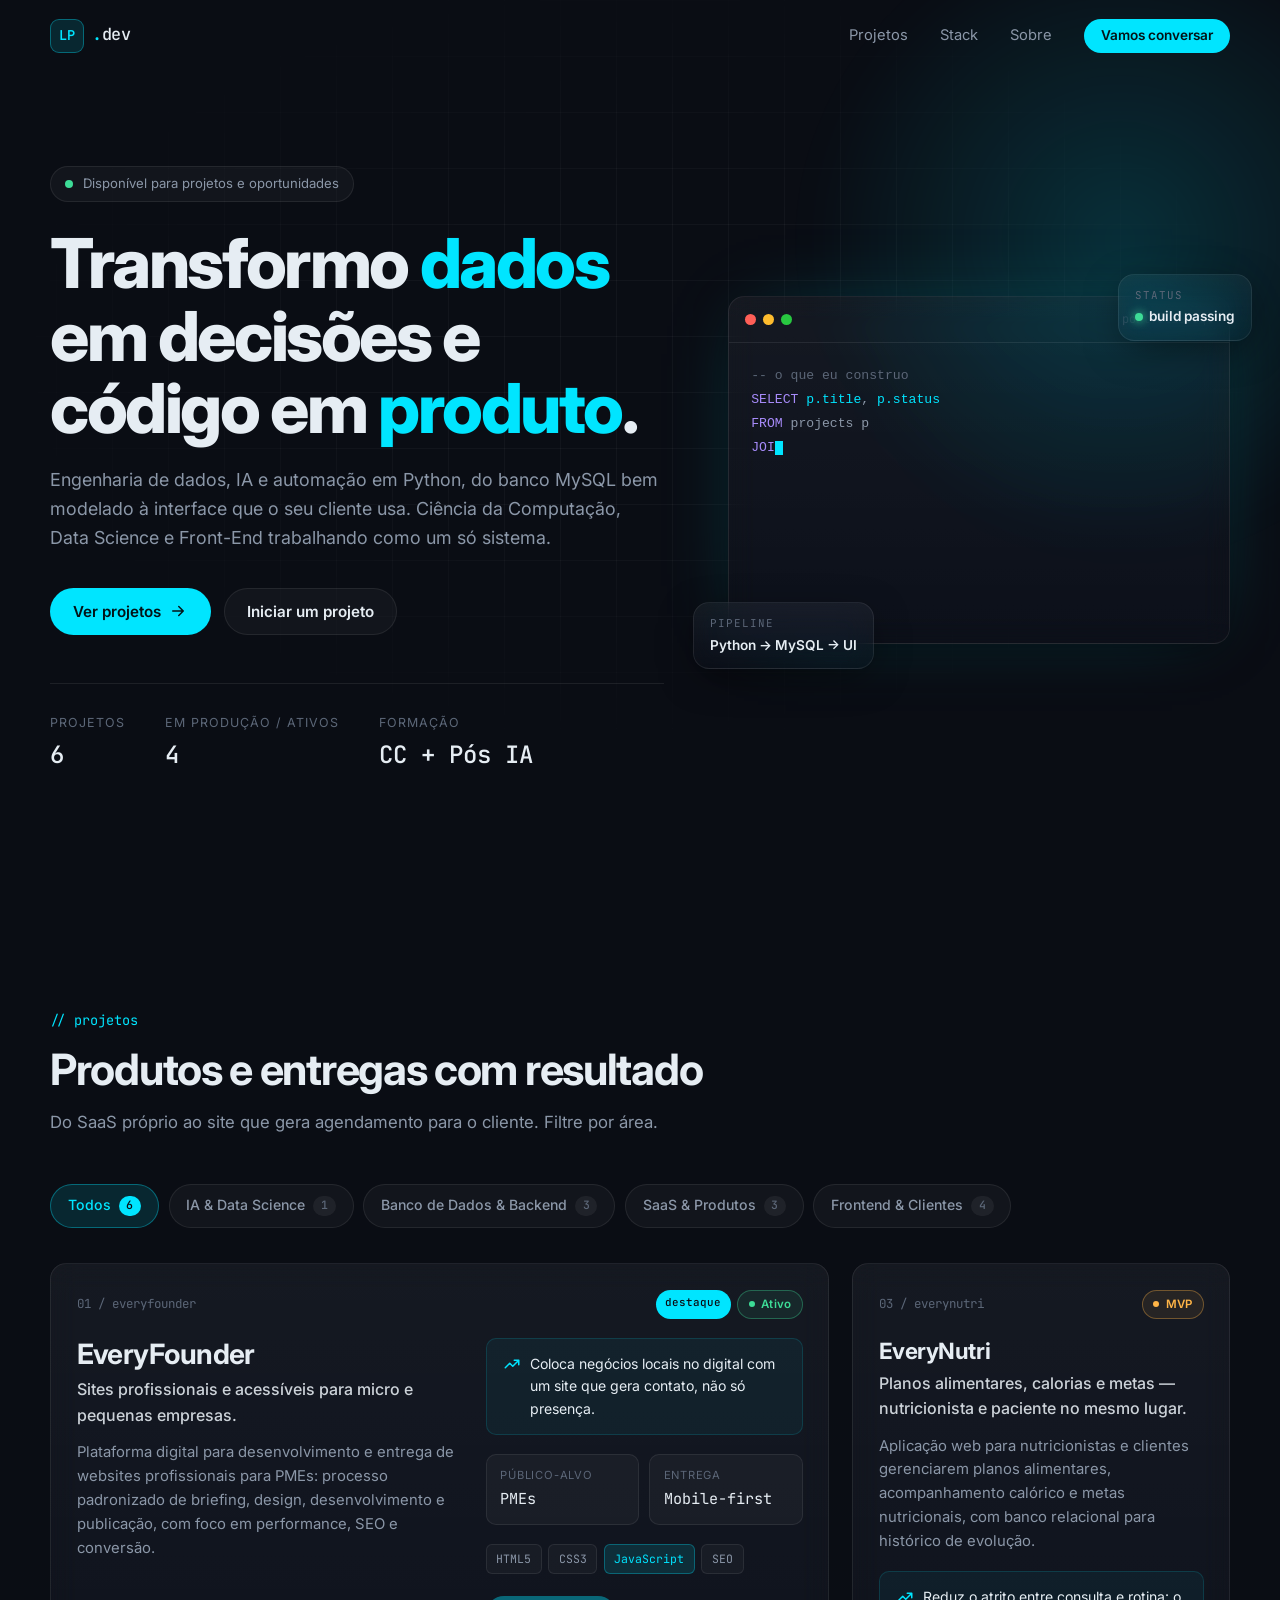
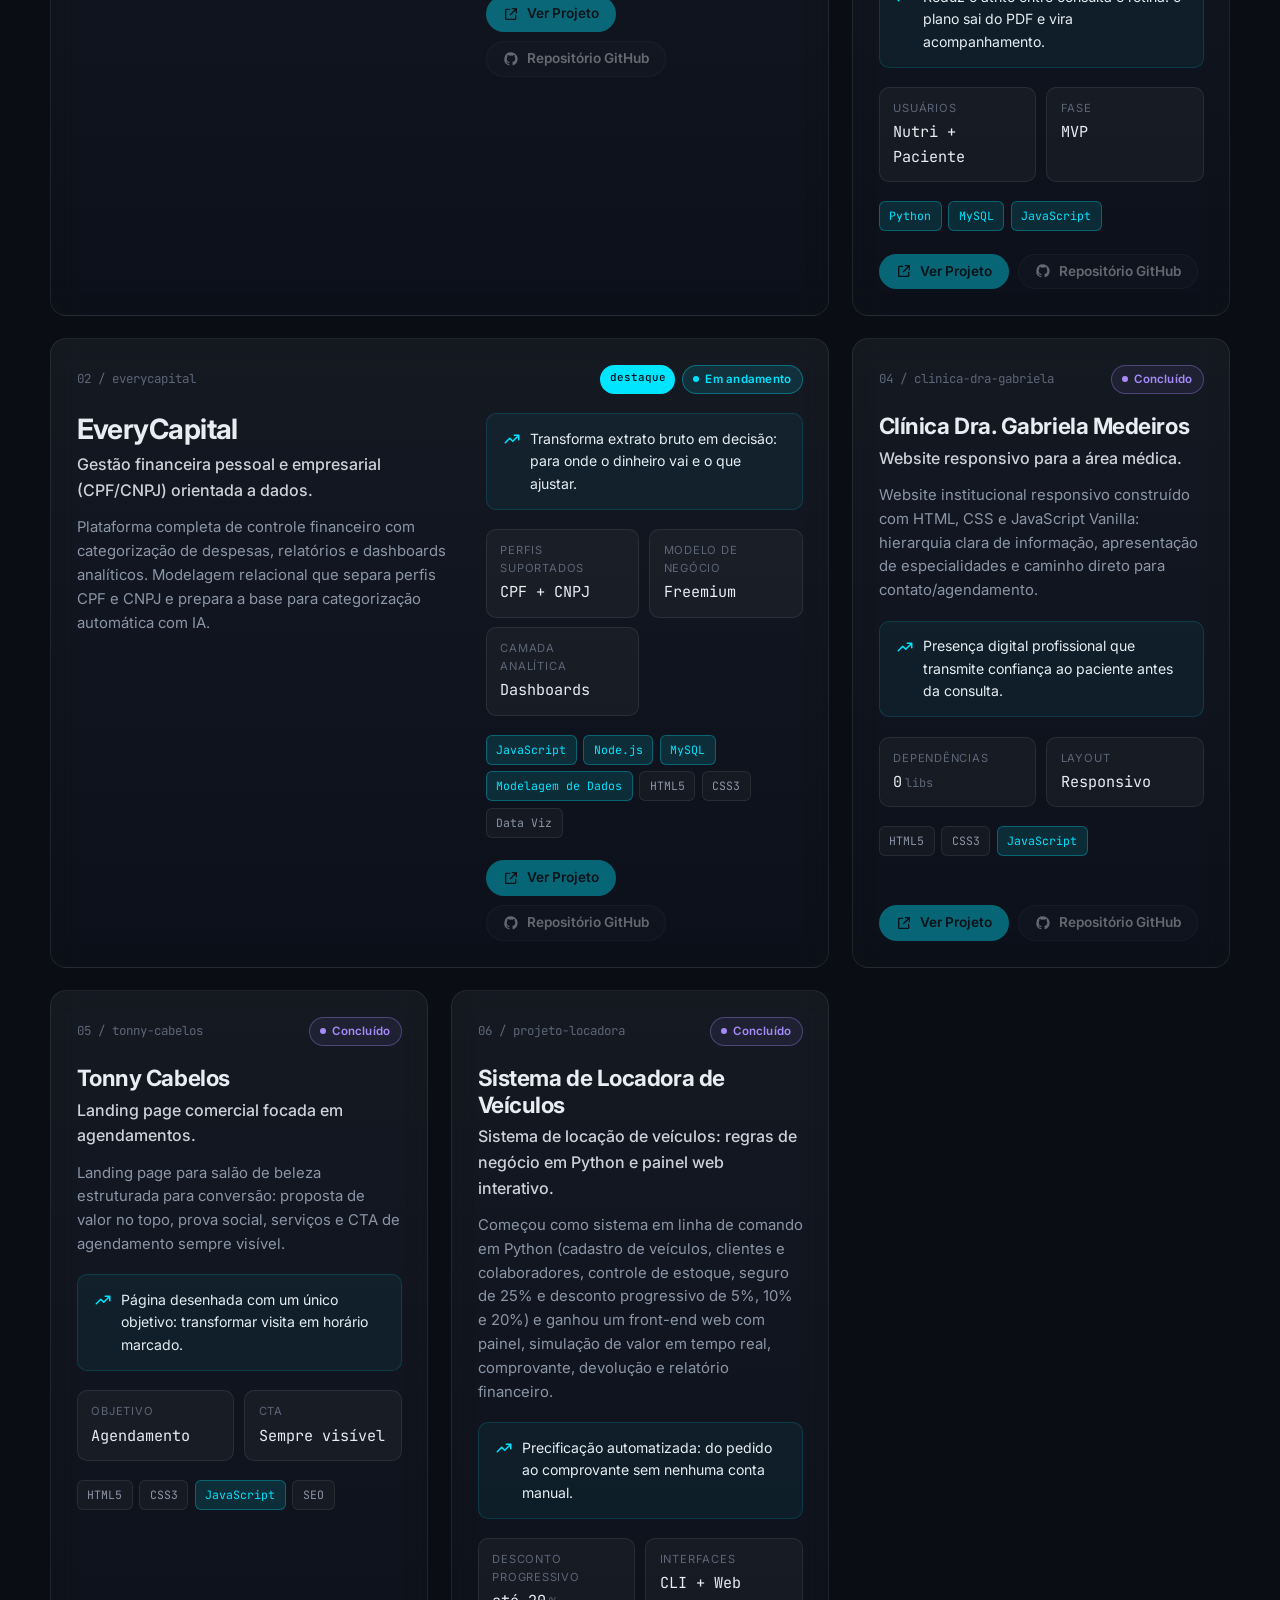
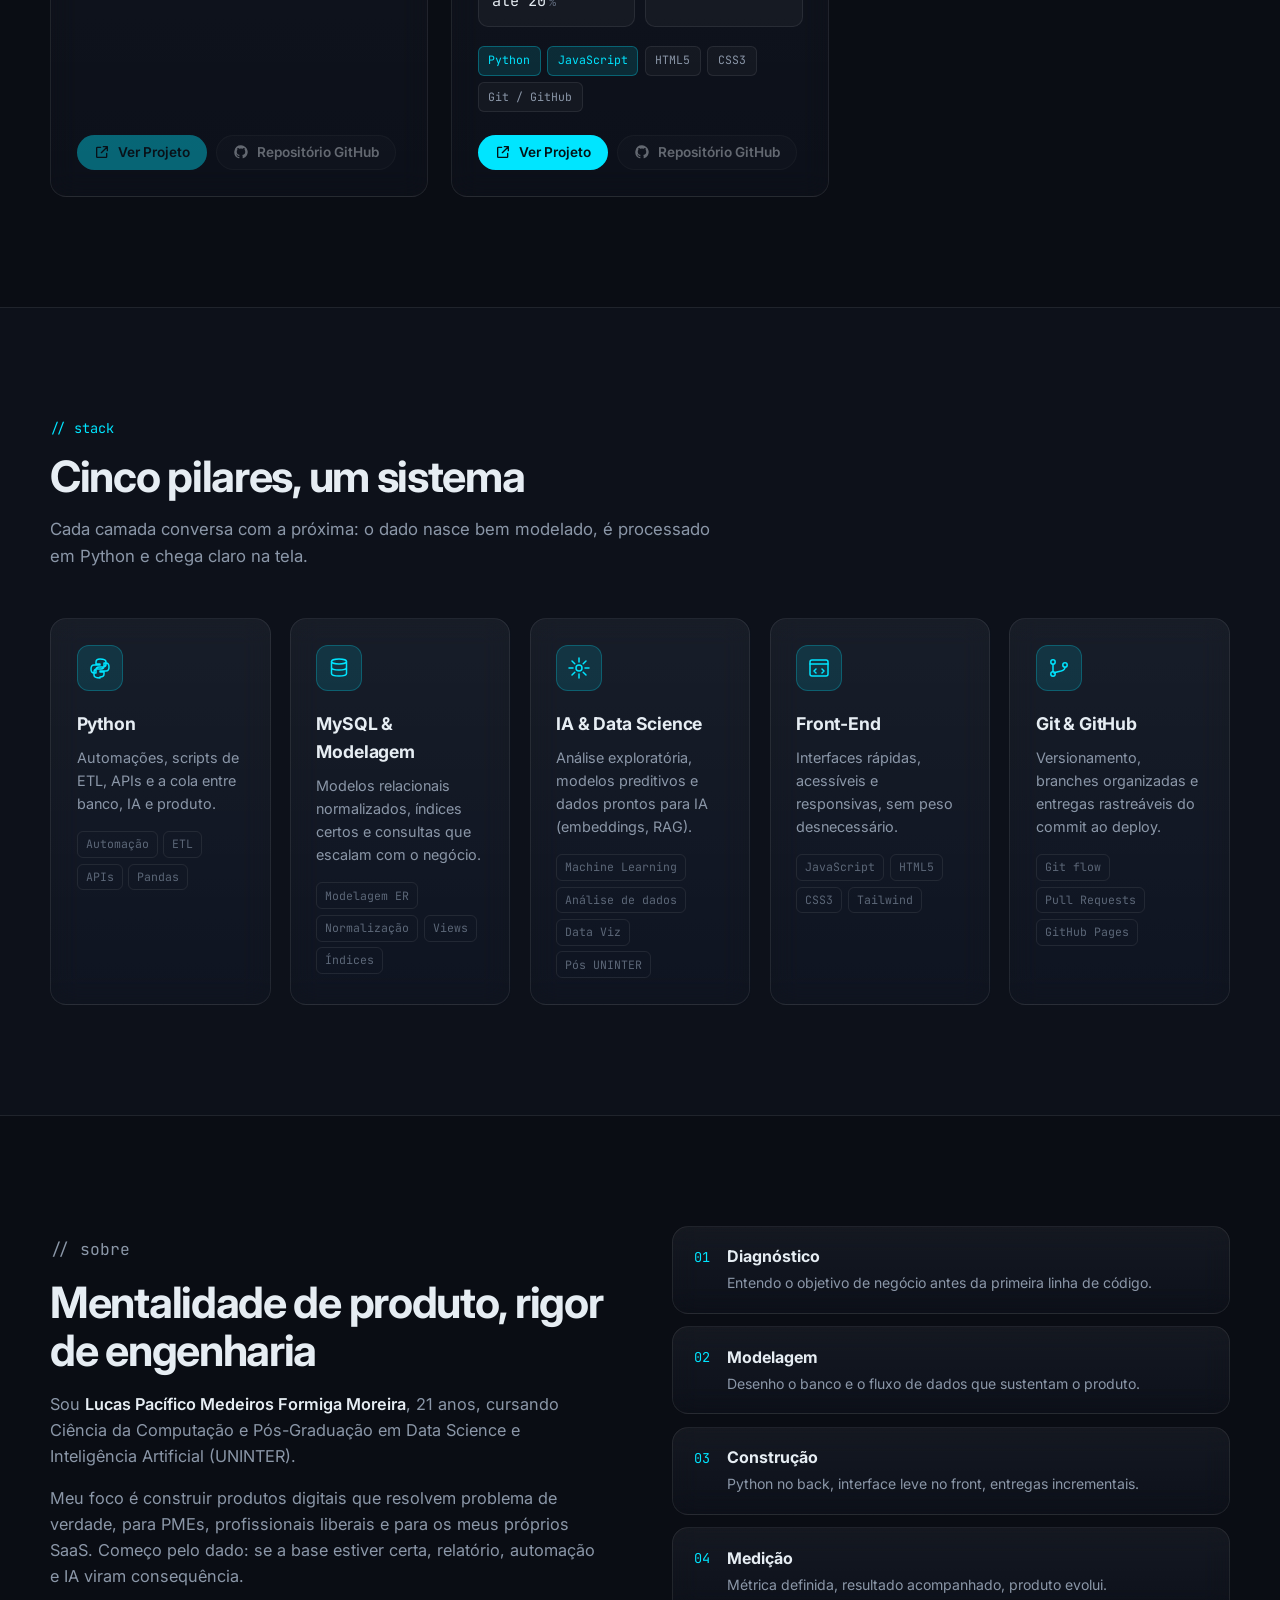
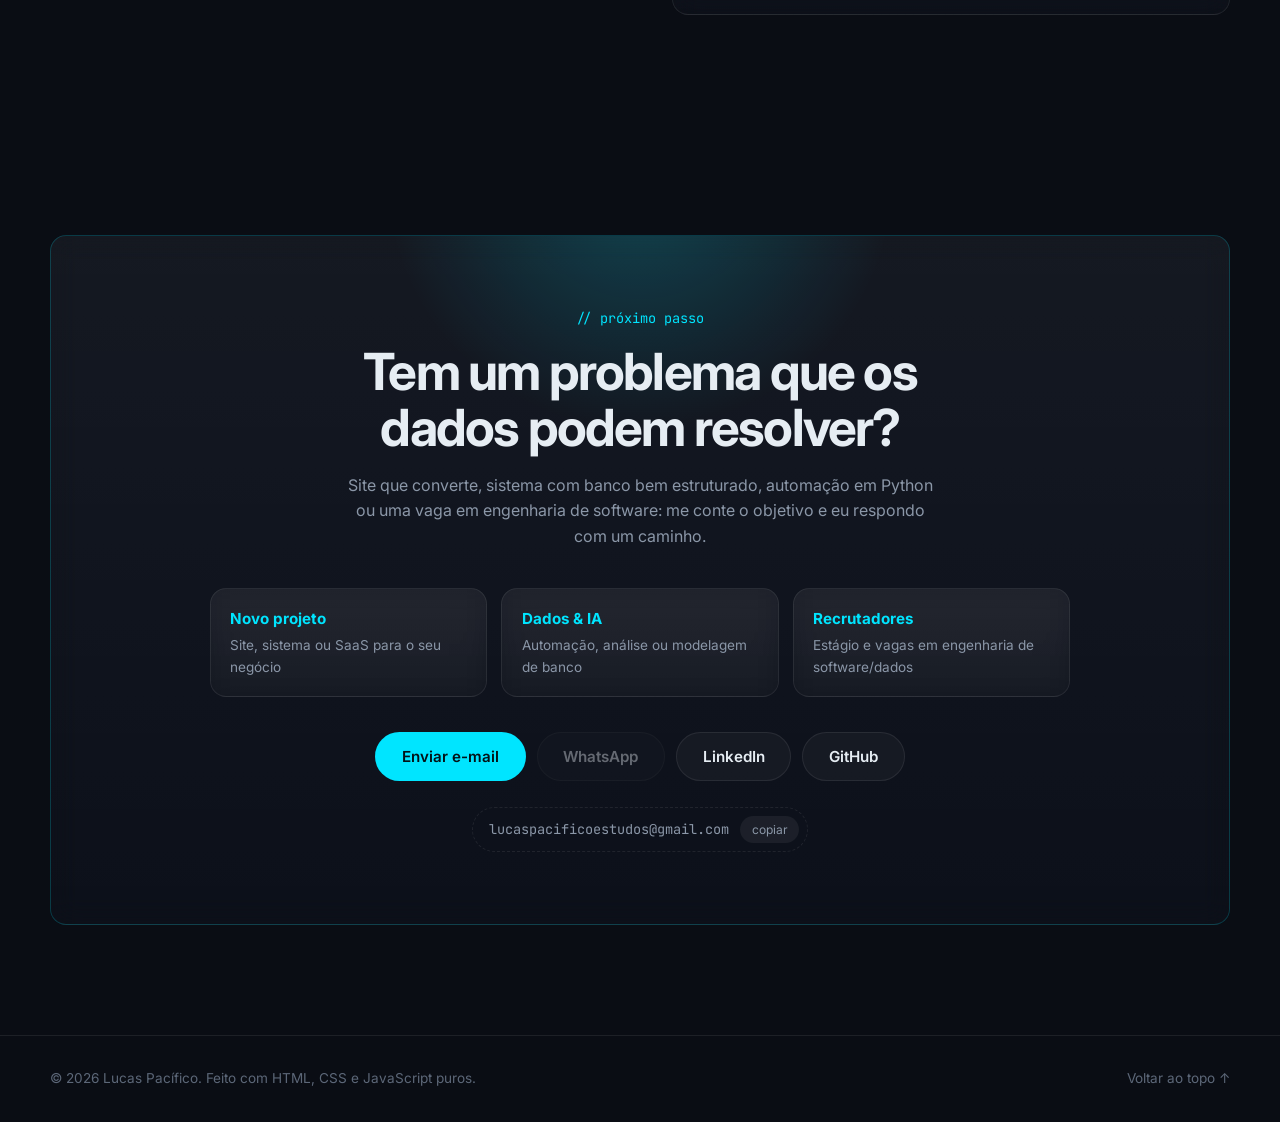
==== index.html @ 226f9698 "Primeira versão do portfólio" ====
<!DOCTYPE html>
<html lang="pt-BR" class="no-js">
<head>
  <meta charset="UTF-8" />
  <meta name="viewport" content="width=device-width, initial-scale=1.0" />
  <title>Lucas Pacífico — Dados, IA e Software</title>
  <meta name="description" content="Lucas Pacífico — desenvolvedor focado em Banco de Dados (MySQL), Python, Inteligência Artificial e Front-End. Transformo dados em produtos digitais." />
  <meta name="theme-color" content="#0A0D14" />
  <link rel="icon" type="image/svg+xml" href="assets/favicon.svg" />
  <meta property="og:title" content="Lucas Pacífico — Dados, IA e Software" />
  <meta property="og:description" content="Engenharia de dados, IA e automação em Python — do banco de dados à interface." />
  <meta property="og:type" content="website" />

  <link rel="preconnect" href="https://fonts.googleapis.com" />
  <link rel="preconnect" href="https://fonts.gstatic.com" crossorigin />
  <link href="https://fonts.googleapis.com/css2?family=Inter:wght@400;500;600;700;800&family=JetBrains+Mono:wght@400;500&display=swap" rel="stylesheet" />
  <link rel="stylesheet" href="css/style.css" />
</head>
<body>
  <a class="skip-link" href="#main">Pular para o conteúdo</a>

  <!-- ============ NAV ============ -->
  <header class="nav" id="nav">
    <div class="container nav__inner">
      <a href="#top" class="nav__logo" aria-label="Início">
        <span class="nav__logo-mark">LP</span><span class="nav__logo-dot">.</span>dev
      </a>
      <nav aria-label="Principal">
        <ul class="nav__links" id="nav-links">
          <li><a href="#projetos">Projetos</a></li>
          <li><a href="#stack">Stack</a></li>
          <li><a href="#sobre">Sobre</a></li>
          <li><a href="#contato" class="btn btn--sm btn--primary">Vamos conversar</a></li>
        </ul>
      </nav>
      <button class="nav__toggle" id="nav-toggle" aria-label="Abrir menu" aria-expanded="false" aria-controls="nav-links">
        <span></span><span></span>
      </button>
    </div>
  </header>

  <main id="main">
    <!-- ============ HERO ============ -->
    <section class="hero" id="top">
      <div class="hero__grid-bg" aria-hidden="true"></div>
      <div class="hero__glow" aria-hidden="true"></div>

      <div class="container hero__inner">
        <div class="hero__content">
          <p class="eyebrow reveal">
            <span class="pulse" aria-hidden="true"></span>
            Disponível para projetos e oportunidades
          </p>

          <h1 class="hero__title reveal">
            Transformo <span class="text-accent">dados</span> em decisões
            e código em <span class="text-accent">produto</span>.
          </h1>

          <p class="hero__lead reveal">
            Engenharia de dados, IA e automação em Python, do banco MySQL bem
            modelado à interface que o seu cliente usa. Ciência da Computação,
            Data Science e Front-End trabalhando como um só sistema.
          </p>

          <div class="hero__ctas reveal">
            <a href="#projetos" class="btn btn--primary">
              Ver projetos
              <svg viewBox="0 0 24 24" width="18" height="18" aria-hidden="true"><path d="M5 12h14M13 6l6 6-6 6" fill="none" stroke="currentColor" stroke-width="2" stroke-linecap="round" stroke-linejoin="round"/></svg>
            </a>
            <a href="#contato" class="btn btn--ghost">Iniciar um projeto</a>
          </div>

          <dl class="hero__stats reveal">
            <div><dt>Projetos</dt><dd data-count-projects>5</dd></div>
            <div><dt>Em produção / ativos</dt><dd data-count-live>3</dd></div>
            <div><dt>Formação</dt><dd>CC + Pós IA</dd></div>
          </dl>
        </div>

        <!-- Terminal / "dashboard" visual -->
        <div class="hero__visual reveal" aria-hidden="true">
          <div class="terminal glass">
            <div class="terminal__bar">
              <span></span><span></span><span></span>
              <p>portfolio.sql</p>
            </div>
            <pre class="terminal__body"><code id="terminal-code"></code><span class="caret"></span></pre>
          </div>
          <div class="float-card glass float-card--a">
            <span class="float-card__label">pipeline</span>
            <span class="float-card__value">Python → MySQL → UI</span>
          </div>
          <div class="float-card glass float-card--b">
            <span class="float-card__label">status</span>
            <span class="float-card__value"><i class="dot dot--ok"></i> build passing</span>
          </div>
        </div>
      </div>
    </section>

    <!-- ============ PROJETOS ============ -->
    <section class="section" id="projetos" aria-labelledby="projetos-title">
      <div class="container">
        <header class="section__head reveal">
          <p class="kicker">// projetos</p>
          <h2 id="projetos-title" class="section__title">Produtos e entregas com resultado</h2>
          <p class="section__lead">Do SaaS próprio ao site que gera agendamento para o cliente. Filtre por área.</p>
        </header>

        <div class="filters reveal" role="toolbar" aria-label="Filtrar projetos por categoria" id="filters">
          <button class="chip is-active" data-filter="all" aria-pressed="true">Todos <span class="chip__count"></span></button>
          <button class="chip" data-filter="ai_data" aria-pressed="false">IA &amp; Data Science <span class="chip__count"></span></button>
          <button class="chip" data-filter="database" aria-pressed="false">Banco de Dados &amp; Backend <span class="chip__count"></span></button>
          <button class="chip" data-filter="saas" aria-pressed="false">SaaS &amp; Produtos <span class="chip__count"></span></button>
          <button class="chip" data-filter="frontend" aria-pressed="false">Frontend &amp; Clientes <span class="chip__count"></span></button>
        </div>

        <p class="sr-only" aria-live="polite" id="filter-status"></p>

        <div class="projects" id="projects-grid">
          <!-- cards renderizados por js/app.js a partir de data/projects.json -->
          <div class="skeleton glass"></div><div class="skeleton glass"></div><div class="skeleton glass"></div>
        </div>
      </div>
    </section>

    <!-- ============ STACK ============ -->
    <section class="section section--alt" id="stack" aria-labelledby="stack-title">
      <div class="container">
        <header class="section__head reveal">
          <p class="kicker">// stack</p>
          <h2 id="stack-title" class="section__title">Cinco pilares, um sistema</h2>
          <p class="section__lead">Cada camada conversa com a próxima: o dado nasce bem modelado, é processado em Python e chega claro na tela.</p>
        </header>

        <div class="pillars">
          <article class="pillar glass reveal">
            <div class="pillar__icon">
              <svg viewBox="0 0 24 24" aria-hidden="true"><path d="M12 3c-3 0-4 1.3-4 3v2h4v1H6c-2 0-3 1.5-3 4s1 4 3 4h2v-3c0-1.7 1.3-3 3-3h4c1.7 0 3-1.3 3-3V6c0-1.7-1.5-3-6-3Z M12 21c3 0 4-1.3 4-3v-2h-4v-1h6c2 0 3-1.5 3-4s-1-4-3-4h-2v3c0 1.7-1.3 3-3 3H9c-1.7 0-3 1.3-3 3v3c0 1.7 1.5 3 6 3Z" fill="none" stroke="currentColor" stroke-width="1.5" stroke-linejoin="round"/></svg>
            </div>
            <h3>Python</h3>
            <p>Automações, scripts de ETL, APIs e a cola entre banco, IA e produto.</p>
            <ul class="tags"><li>Automação</li><li>ETL</li><li>APIs</li><li>Pandas</li></ul>
          </article>

          <article class="pillar glass reveal">
            <div class="pillar__icon">
              <svg viewBox="0 0 24 24" aria-hidden="true"><ellipse cx="12" cy="5.5" rx="7.5" ry="2.5" fill="none" stroke="currentColor" stroke-width="1.5"/><path d="M4.5 5.5v6c0 1.4 3.4 2.5 7.5 2.5s7.5-1.1 7.5-2.5v-6M4.5 11.5v6c0 1.4 3.4 2.5 7.5 2.5s7.5-1.1 7.5-2.5v-6" fill="none" stroke="currentColor" stroke-width="1.5"/></svg>
            </div>
            <h3>MySQL &amp; Modelagem</h3>
            <p>Modelos relacionais normalizados, índices certos e consultas que escalam com o negócio.</p>
            <ul class="tags"><li>Modelagem ER</li><li>Normalização</li><li>Views</li><li>Índices</li></ul>
          </article>

          <article class="pillar glass reveal">
            <div class="pillar__icon">
              <svg viewBox="0 0 24 24" aria-hidden="true"><circle cx="12" cy="12" r="3" fill="none" stroke="currentColor" stroke-width="1.5"/><path d="M12 2v4M12 18v4M2 12h4M18 12h4M5 5l2.8 2.8M16.2 16.2 19 19M5 19l2.8-2.8M16.2 7.8 19 5" fill="none" stroke="currentColor" stroke-width="1.5" stroke-linecap="round"/></svg>
            </div>
            <h3>IA &amp; Data Science</h3>
            <p>Análise exploratória, modelos preditivos e dados prontos para IA (embeddings, RAG).</p>
            <ul class="tags"><li>Machine Learning</li><li>Análise de dados</li><li>Data Viz</li><li>Pós UNINTER</li></ul>
          </article>

          <article class="pillar glass reveal">
            <div class="pillar__icon">
              <svg viewBox="0 0 24 24" aria-hidden="true"><rect x="3" y="4" width="18" height="16" rx="2" fill="none" stroke="currentColor" stroke-width="1.5"/><path d="M3 8h18M9 13l-2 2 2 2M15 13l2 2-2 2" fill="none" stroke="currentColor" stroke-width="1.5" stroke-linecap="round" stroke-linejoin="round"/></svg>
            </div>
            <h3>Front-End</h3>
            <p>Interfaces rápidas, acessíveis e responsivas, sem peso desnecessário.</p>
            <ul class="tags"><li>JavaScript</li><li>HTML5</li><li>CSS3</li><li>Tailwind</li></ul>
          </article>

          <article class="pillar glass reveal">
            <div class="pillar__icon">
              <svg viewBox="0 0 24 24" aria-hidden="true"><circle cx="6" cy="6" r="2.2" fill="none" stroke="currentColor" stroke-width="1.5"/><circle cx="6" cy="18" r="2.2" fill="none" stroke="currentColor" stroke-width="1.5"/><circle cx="18" cy="9" r="2.2" fill="none" stroke="currentColor" stroke-width="1.5"/><path d="M6 8.2v7.6M18 11.2c0 3-3 3.8-6 4.3-2.4.4-4.2 1-5 1.6" fill="none" stroke="currentColor" stroke-width="1.5" stroke-linecap="round"/></svg>
            </div>
            <h3>Git &amp; GitHub</h3>
            <p>Versionamento, branches organizadas e entregas rastreáveis do commit ao deploy.</p>
            <ul class="tags"><li>Git flow</li><li>Pull Requests</li><li>GitHub Pages</li></ul>
          </article>
        </div>
      </div>
    </section>

    <!-- ============ SOBRE ============ -->
    <section class="section" id="sobre" aria-labelledby="sobre-title">
      <div class="container about">
        <div class="about__text reveal">
          <p class="kicker">// sobre</p>
          <h2 id="sobre-title" class="section__title">Mentalidade de produto, rigor de engenharia</h2>
          <p>
            Sou <strong>Lucas Pacífico Medeiros Formiga Moreira</strong>, 21 anos, cursando
            Ciência da Computação e Pós-Graduação em Data Science e Inteligência Artificial (UNINTER).
          </p>
          <p>
            Meu foco é construir produtos digitais que resolvem problema de verdade, para PMEs,
            profissionais liberais e para os meus próprios SaaS. Começo pelo dado: se a base
            estiver certa, relatório, automação e IA viram consequência.
          </p>
        </div>
        <ol class="process reveal">
          <li class="glass"><span>01</span><div><h3>Diagnóstico</h3><p>Entendo o objetivo de negócio antes da primeira linha de código.</p></div></li>
          <li class="glass"><span>02</span><div><h3>Modelagem</h3><p>Desenho o banco e o fluxo de dados que sustentam o produto.</p></div></li>
          <li class="glass"><span>03</span><div><h3>Construção</h3><p>Python no back, interface leve no front, entregas incrementais.</p></div></li>
          <li class="glass"><span>04</span><div><h3>Medição</h3><p>Métrica definida, resultado acompanhado, produto evolui.</p></div></li>
        </ol>
      </div>
    </section>

    <!-- ============ CTA / CONTATO ============ -->
    <section class="section" id="contato" aria-labelledby="contato-title">
      <div class="container">
        <div class="cta glass reveal">
          <div class="cta__glow" aria-hidden="true"></div>
          <p class="kicker">// próximo passo</p>
          <h2 id="contato-title" class="cta__title">Tem um problema que os dados podem resolver?</h2>
          <p class="cta__lead">
            Site que converte, sistema com banco bem estruturado, automação em Python ou
            uma vaga em engenharia de software: me conte o objetivo e eu respondo com um caminho.
          </p>

          <div class="cta__options">
            <a class="option glass" href="mailto:lucaspacificoestudos@gmail.com?subject=Novo%20projeto%20-%20Portf%C3%B3lio">
              <strong>Novo projeto</strong><span>Site, sistema ou SaaS para o seu negócio</span>
            </a>
            <a class="option glass" href="mailto:lucaspacificoestudos@gmail.com?subject=Solu%C3%A7%C3%A3o%20com%20dados%20%2F%20IA">
              <strong>Dados &amp; IA</strong><span>Automação, análise ou modelagem de banco</span>
            </a>
            <a class="option glass" href="mailto:lucaspacificoestudos@gmail.com?subject=Oportunidade%20profissional">
              <strong>Recrutadores</strong><span>Estágio e vagas em engenharia de software/dados</span>
            </a>
          </div>

          <div class="cta__actions">
            <a href="mailto:lucaspacificoestudos@gmail.com" class="btn btn--primary btn--lg">Enviar e-mail</a>
            <a href="https://wa.me/55SEUNUMERO" class="btn btn--ghost btn--lg" target="_blank" rel="noopener">WhatsApp</a>
            <a href="https://www.linkedin.com/in/lucas-pacifico/" class="btn btn--ghost btn--lg" target="_blank" rel="noopener">LinkedIn</a>
            <a href="https://github.com/LucasPacifico0" class="btn btn--ghost btn--lg" target="_blank" rel="noopener">GitHub</a>
          </div>
          <button class="copy-email" id="copy-email" data-email="lucaspacificoestudos@gmail.com">
            <code>lucaspacificoestudos@gmail.com</code><span>copiar</span>
          </button>
        </div>
      </div>
    </section>
  </main>

  <footer class="footer">
    <div class="container footer__inner">
      <p>© <span id="year"></span> Lucas Pacífico. Feito com HTML, CSS e JavaScript puros.</p>
      <a href="#top">Voltar ao topo ↑</a>
    </div>
  </footer>

  <script src="js/app.js" defer></script>
</body>
</html>
---- css/style.css ----
/* =====================================================================
   DESIGN SYSTEM — Dark / Cyan / Glass
   Altere as variáveis abaixo para mudar o tema inteiro.
   ===================================================================== */
:root {
  --bg:          #0A0D14;
  --bg-alt:      #0D111A;
  --surface:     rgba(255, 255, 255, 0.035);
  --surface-2:   rgba(255, 255, 255, 0.06);
  --border:      rgba(255, 255, 255, 0.08);
  --border-2:    rgba(0, 229, 255, 0.35);

  --text:        #E6EDF3;
  --text-muted:  #8B97A8;
  --text-dim:    #5C6778;

  --accent:      #00E5FF;
  --accent-soft: rgba(0, 229, 255, 0.12);
  --accent-glow: rgba(0, 229, 255, 0.35);
  --ok:          #3DDC97;
  --warn:        #FFB547;
  --violet:      #A78BFA;

  --radius:      16px;
  --radius-sm:   10px;
  --shadow:      0 10px 40px -10px rgba(0, 0, 0, 0.6);

  --font:        "Inter", system-ui, -apple-system, "Segoe UI", Roboto, sans-serif;
  --mono:        "JetBrains Mono", ui-monospace, SFMono-Regular, Menlo, monospace;

  --ease:        cubic-bezier(0.22, 1, 0.36, 1);
  --container:   1180px;
}

/* ---------- Reset ---------- */
*, *::before, *::after { box-sizing: border-box; }
* { margin: 0; }
html { scroll-behavior: smooth; -webkit-text-size-adjust: 100%; }
body {
  font-family: var(--font);
  background: var(--bg);
  color: var(--text);
  line-height: 1.6;
  -webkit-font-smoothing: antialiased;
  overflow-x: hidden;
}
img, svg { display: block; max-width: 100%; }
a { color: inherit; text-decoration: none; }
button { font: inherit; color: inherit; background: none; border: 0; cursor: pointer; }
ul, ol { padding: 0; list-style: none; }
::selection { background: var(--accent); color: var(--bg); }

:focus-visible {
  outline: 2px solid var(--accent);
  outline-offset: 3px;
  border-radius: 6px;
}

.sr-only {
  position: absolute; width: 1px; height: 1px; padding: 0; margin: -1px;
  overflow: hidden; clip: rect(0 0 0 0); white-space: nowrap; border: 0;
}
.skip-link {
  position: absolute; left: 1rem; top: -3rem; z-index: 100;
  background: var(--accent); color: var(--bg); padding: .6rem 1rem; border-radius: 8px; font-weight: 600;
}
.skip-link:focus { top: 1rem; }

.container { width: min(100% - 2.5rem, var(--container)); margin-inline: auto; }
.text-accent { color: var(--accent); }

/* ---------- Glass ---------- */
.glass {
  background: linear-gradient(180deg, rgba(255,255,255,.05), rgba(255,255,255,.015));
  border: 1px solid var(--border);
  backdrop-filter: blur(14px) saturate(140%);
  -webkit-backdrop-filter: blur(14px) saturate(140%);
  border-radius: var(--radius);
}

/* ---------- Buttons ---------- */
.btn {
  display: inline-flex; align-items: center; justify-content: center; gap: .5rem;
  padding: .85rem 1.4rem; border-radius: 999px;
  font-weight: 600; font-size: .95rem; line-height: 1;
  border: 1px solid transparent;
  transition: transform .25s var(--ease), box-shadow .25s var(--ease), background .25s, border-color .25s, color .25s;
  white-space: nowrap;
}
.btn svg { transition: transform .25s var(--ease); }
.btn:hover svg { transform: translateX(3px); }
.btn--primary { background: var(--accent); color: #031317; box-shadow: 0 0 0 0 var(--accent-glow); }
.btn--primary:hover { transform: translateY(-2px); box-shadow: 0 8px 30px -6px var(--accent-glow); }
.btn--ghost { border-color: var(--border); background: var(--surface); }
.btn--ghost:hover { border-color: var(--border-2); color: var(--accent); transform: translateY(-2px); }
.btn--sm { padding: .55rem 1rem; font-size: .85rem; }
.btn--lg { padding: 1rem 1.6rem; }
.btn[aria-disabled="true"] { opacity: .4; pointer-events: none; }

/* ---------- NAV ---------- */
.nav {
  position: fixed; inset: 0 0 auto 0; z-index: 50;
  transition: background .3s, border-color .3s, backdrop-filter .3s;
  border-bottom: 1px solid transparent;
}
.nav.is-scrolled {
  background: rgba(10, 13, 20, .72);
  backdrop-filter: blur(14px);
  -webkit-backdrop-filter: blur(14px);
  border-color: var(--border);
}
.nav__inner { display: flex; align-items: center; justify-content: space-between; height: 72px; }
.nav__logo { font-family: var(--mono); font-weight: 500; font-size: 1.05rem; letter-spacing: -.02em; }
.nav__logo-mark {
  display: inline-grid; place-items: center; width: 34px; height: 34px; margin-right: .5rem;
  border-radius: 9px; border: 1px solid var(--border-2); color: var(--accent);
  background: var(--accent-soft); font-weight: 600; font-size: .85rem;
}
.nav__logo-dot { color: var(--accent); }
.nav__links { display: flex; align-items: center; gap: 2rem; font-size: .92rem; }
.nav__links a:not(.btn) { color: var(--text-muted); transition: color .2s; position: relative; }
.nav__links a:not(.btn):hover, .nav__links a.is-current:not(.btn) { color: var(--text); }
.nav__links a.is-current:not(.btn)::after {
  content: ""; position: absolute; left: 0; right: 0; bottom: -6px; height: 2px;
  background: var(--accent); border-radius: 2px;
}
.nav__toggle { display: none; width: 40px; height: 40px; position: relative; }
.nav__toggle span {
  position: absolute; left: 10px; right: 10px; height: 2px; background: var(--text);
  border-radius: 2px; transition: transform .3s var(--ease), top .3s var(--ease);
}
.nav__toggle span:first-child { top: 15px; }
.nav__toggle span:last-child  { top: 23px; }
.nav__toggle[aria-expanded="true"] span:first-child { top: 19px; transform: rotate(45deg); }
.nav__toggle[aria-expanded="true"] span:last-child  { top: 19px; transform: rotate(-45deg); }

/* ---------- HERO ---------- */
.hero { position: relative; min-height: 100vh; min-height: 100svh; display: flex; align-items: center; padding: 120px 0 80px; overflow: hidden; }
.hero__grid-bg {
  position: absolute; inset: 0;
  background-image:
    linear-gradient(rgba(255,255,255,.035) 1px, transparent 1px),
    linear-gradient(90deg, rgba(255,255,255,.035) 1px, transparent 1px);
  background-size: 56px 56px;
  mask-image: radial-gradient(ellipse 70% 60% at 50% 40%, #000 30%, transparent 75%);
  -webkit-mask-image: radial-gradient(ellipse 70% 60% at 50% 40%, #000 30%, transparent 75%);
}
.hero__glow {
  position: absolute; width: 720px; height: 720px; right: -200px; top: -120px; border-radius: 50%;
  background: radial-gradient(circle, rgba(0,229,255,.16), transparent 62%);
  filter: blur(20px); pointer-events: none;
}
.hero__inner { position: relative; display: grid; grid-template-columns: 1.1fr .9fr; gap: 4rem; align-items: center; }

.eyebrow {
  display: inline-flex; align-items: center; gap: .6rem;
  padding: .4rem .9rem; border-radius: 999px; border: 1px solid var(--border);
  background: var(--surface); color: var(--text-muted); font-size: .82rem; margin-bottom: 1.6rem;
}
.pulse { width: 8px; height: 8px; border-radius: 50%; background: var(--ok); position: relative; }
.pulse::after {
  content: ""; position: absolute; inset: -4px; border-radius: 50%; border: 2px solid var(--ok);
  animation: pulse 2s var(--ease) infinite; opacity: 0;
}
@keyframes pulse { 0% { transform: scale(.5); opacity: .8; } 100% { transform: scale(1.6); opacity: 0; } }

.hero__title {
  font-size: clamp(2.4rem, 5.6vw, 4.3rem); line-height: 1.05; letter-spacing: -.035em; font-weight: 800;
  margin-bottom: 1.4rem;
}
.hero__lead { font-size: clamp(1rem, 1.4vw, 1.15rem); color: var(--text-muted); max-width: 56ch; margin-bottom: 2.2rem; }
.hero__ctas { display: flex; gap: .8rem; flex-wrap: wrap; margin-bottom: 3rem; }

.hero__stats { display: flex; gap: 2.5rem; flex-wrap: wrap; padding-top: 1.8rem; border-top: 1px solid var(--border); }
.hero__stats dt { font-size: .78rem; color: var(--text-dim); text-transform: uppercase; letter-spacing: .08em; }
.hero__stats dd { font-family: var(--mono); font-size: 1.5rem; font-weight: 500; color: var(--text); margin-top: .2rem; }

/* Terminal */
.hero__visual { position: relative; }
.terminal { overflow: hidden; box-shadow: var(--shadow), 0 0 80px -30px var(--accent-glow); }
.terminal__bar { display: flex; align-items: center; gap: .45rem; padding: .8rem 1rem; border-bottom: 1px solid var(--border); }
.terminal__bar span { width: 11px; height: 11px; border-radius: 50%; background: #2A3140; }
.terminal__bar span:nth-child(1) { background: #FF5F57; }
.terminal__bar span:nth-child(2) { background: #FEBC2E; }
.terminal__bar span:nth-child(3) { background: #28C840; }
.terminal__bar p { margin-left: auto; font-family: var(--mono); font-size: .75rem; color: var(--text-dim); }
.terminal__body {
  font-family: var(--mono); font-size: .82rem; line-height: 1.75; padding: 1.3rem 1.4rem 1.6rem;
  min-height: 300px; white-space: pre-wrap; color: var(--text-muted);
}
.terminal__body .k { color: var(--violet); }
.terminal__body .f { color: var(--accent); }
.terminal__body .s { color: var(--ok); }
.terminal__body .c { color: var(--text-dim); }
.terminal__body .n { color: var(--warn); }
.caret { display: inline-block; width: 8px; height: 1.05em; background: var(--accent); vertical-align: text-bottom; animation: blink 1s steps(1) infinite; }
@keyframes blink { 50% { opacity: 0; } }

.float-card {
  position: absolute; padding: .75rem 1rem; display: flex; flex-direction: column; gap: .15rem;
  box-shadow: var(--shadow); animation: float 6s ease-in-out infinite;
}
.float-card__label { font-family: var(--mono); font-size: .68rem; color: var(--text-dim); text-transform: uppercase; letter-spacing: .1em; }
.float-card__value { font-size: .85rem; font-weight: 600; display: flex; align-items: center; gap: .4rem; }
.float-card--a { left: -2.2rem; bottom: -1.6rem; }
.float-card--b { right: -1.4rem; top: -1.4rem; animation-delay: -3s; }
.dot { width: 8px; height: 8px; border-radius: 50%; display: inline-block; }
.dot--ok { background: var(--ok); box-shadow: 0 0 10px var(--ok); }
@keyframes float { 0%,100% { transform: translateY(0); } 50% { transform: translateY(-10px); } }

/* ---------- SECTIONS ---------- */
.section { padding: 110px 0; position: relative; }
.section--alt { background: var(--bg-alt); border-block: 1px solid var(--border); }
.section__head { max-width: 680px; margin-bottom: 3rem; }
.kicker { font-family: var(--mono); color: var(--accent); font-size: .85rem; margin-bottom: .8rem; }
.section__title { font-size: clamp(1.8rem, 3.6vw, 2.7rem); line-height: 1.12; letter-spacing: -.03em; font-weight: 700; margin-bottom: 1rem; }
.section__lead { color: var(--text-muted); font-size: 1.05rem; }

/* ---------- FILTERS ---------- */
.filters { display: flex; flex-wrap: wrap; gap: .6rem; margin-bottom: 2.2rem; }
.chip {
  display: inline-flex; align-items: center; gap: .5rem;
  padding: .6rem 1.05rem; border-radius: 999px; font-size: .88rem; font-weight: 500;
  border: 1px solid var(--border); background: var(--surface); color: var(--text-muted);
  transition: all .25s var(--ease);
}
.chip:hover { color: var(--text); border-color: rgba(255,255,255,.18); }
.chip.is-active { color: var(--accent); border-color: var(--border-2); background: var(--accent-soft); }
.chip__count {
  font-family: var(--mono); font-size: .72rem; min-width: 1.4rem; padding: .05rem .4rem; border-radius: 999px;
  background: rgba(255,255,255,.06); color: var(--text-dim); text-align: center;
}
.chip.is-active .chip__count { background: var(--accent); color: var(--bg); }
.chip:disabled { opacity: .35; cursor: not-allowed; }

/* ---------- PROJECT CARDS ---------- */
.projects { display: grid; grid-template-columns: repeat(auto-fill, minmax(330px, 1fr)); grid-auto-flow: row dense; gap: 1.4rem; }
.project {
  position: relative; display: flex; flex-direction: column; padding: 1.6rem; overflow: hidden;
  transition: transform .35s var(--ease), border-color .35s, opacity .35s var(--ease);
  isolation: isolate;
}
.project::before { /* spotlight que segue o mouse */
  content: ""; position: absolute; inset: 0; z-index: -1; opacity: 0; transition: opacity .3s;
  background: radial-gradient(420px circle at var(--mx, 50%) var(--my, 50%), rgba(0,229,255,.10), transparent 45%);
}
.project:hover { transform: translateY(-4px); border-color: rgba(0,229,255,.25); }
.project:hover::before { opacity: 1; }
.project.is-hidden { display: none; }
.project.is-entering { animation: cardIn .45s var(--ease) both; }
@keyframes cardIn { from { opacity: 0; transform: translateY(14px) scale(.98); } to { opacity: 1; transform: none; } }

.project--featured { grid-column: span 2; }
.project--featured .project__body { display: grid; grid-template-columns: 1.2fr 1fr; gap: 1.8rem; align-items: start; }

.project__top { display: flex; align-items: center; justify-content: space-between; gap: 1rem; margin-bottom: 1.2rem; }
.project__index { font-family: var(--mono); font-size: .78rem; color: var(--text-dim); }
.badges-row { display: flex; gap: .4rem; flex-wrap: wrap; }

.status {
  display: inline-flex; align-items: center; gap: .4rem; padding: .28rem .65rem; border-radius: 999px;
  font-size: .72rem; font-weight: 600; letter-spacing: .02em; border: 1px solid;
}
.status::before { content: ""; width: 6px; height: 6px; border-radius: 50%; background: currentColor; }
.status--active      { color: var(--ok);     border-color: rgba(61,220,151,.35); background: rgba(61,220,151,.08); }
.status--in_progress { color: var(--accent); border-color: var(--border-2);       background: var(--accent-soft); }
.status--mvp         { color: var(--warn);   border-color: rgba(255,181,71,.35);  background: rgba(255,181,71,.08); }
.status--concluded   { color: var(--violet); border-color: rgba(167,139,250,.35); background: rgba(167,139,250,.08); }
.featured-tag {
  font-family: var(--mono); font-size: .68rem; padding: .28rem .6rem; border-radius: 999px;
  color: var(--bg); background: var(--accent); font-weight: 500;
}

.project__title { font-size: 1.4rem; letter-spacing: -.02em; line-height: 1.2; margin-bottom: .35rem; }
.project--featured .project__title { font-size: 1.75rem; }
.project__tagline { color: var(--text); opacity: .88; font-weight: 500; margin-bottom: .8rem; }
.project__summary { color: var(--text-muted); font-size: .93rem; margin-bottom: 1.1rem; }

.project__impact {
  display: flex; gap: .6rem; padding: .85rem 1rem; border-radius: var(--radius-sm);
  background: rgba(0,229,255,.05); border: 1px solid rgba(0,229,255,.14); font-size: .88rem; margin-bottom: 1.2rem;
}
.project__impact svg { flex: none; color: var(--accent); margin-top: .15rem; }

.metrics { display: grid; grid-template-columns: repeat(2, 1fr); gap: .6rem; margin-bottom: 1.2rem; }
.metric { padding: .75rem .85rem; border-radius: var(--radius-sm); background: var(--surface); border: 1px solid var(--border); }
.metric dt { font-size: .7rem; color: var(--text-dim); text-transform: uppercase; letter-spacing: .07em; }
.metric dd { font-family: var(--mono); font-size: .95rem; color: var(--text); margin-top: .15rem; }
.metric dd small { color: var(--text-dim); font-size: .75rem; margin-left: .2rem; }

.stack { display: flex; flex-wrap: wrap; gap: .4rem; margin-bottom: 1.4rem; }
.stack li {
  font-family: var(--mono); font-size: .72rem; padding: .3rem .6rem; border-radius: 6px;
  border: 1px solid var(--border); background: rgba(255,255,255,.03); color: var(--text-muted);
}
.stack li.is-hl { color: var(--accent); border-color: rgba(0,229,255,.3); background: var(--accent-soft); }

.project__actions { display: flex; gap: .6rem; flex-wrap: wrap; margin-top: auto; }

.empty { grid-column: 1 / -1; text-align: center; padding: 3rem 1rem; color: var(--text-muted); }

.skeleton { height: 380px; position: relative; overflow: hidden; }
.skeleton::after {
  content: ""; position: absolute; inset: 0; transform: translateX(-100%);
  background: linear-gradient(90deg, transparent, rgba(255,255,255,.04), transparent);
  animation: shimmer 1.4s infinite;
}
@keyframes shimmer { to { transform: translateX(100%); } }

/* ---------- PILLARS ---------- */
.pillars { display: grid; grid-template-columns: repeat(auto-fit, minmax(210px, 1fr)); gap: 1.2rem; }
.pillar { padding: 1.6rem; transition: transform .35s var(--ease), border-color .35s; }
.pillar:hover { transform: translateY(-4px); border-color: rgba(0,229,255,.25); }
.pillar__icon {
  width: 46px; height: 46px; border-radius: 12px; display: grid; place-items: center; margin-bottom: 1.2rem;
  color: var(--accent); background: var(--accent-soft); border: 1px solid rgba(0,229,255,.25);
}
.pillar__icon svg { width: 24px; height: 24px; }
.pillar h3 { font-size: 1.1rem; margin-bottom: .5rem; letter-spacing: -.01em; }
.pillar p { color: var(--text-muted); font-size: .9rem; margin-bottom: 1rem; }
.tags { display: flex; flex-wrap: wrap; gap: .35rem; }
.tags li { font-size: .72rem; font-family: var(--mono); color: var(--text-dim); padding: .2rem .5rem; border: 1px solid var(--border); border-radius: 6px; }

/* ---------- ABOUT ---------- */
.about { display: grid; grid-template-columns: 1fr 1fr; gap: 4rem; align-items: center; }
.about__text p { color: var(--text-muted); margin-bottom: 1rem; font-size: 1.02rem; }
.about__text strong { color: var(--text); font-weight: 600; }
.process { display: grid; gap: .8rem; counter-reset: step; }
.process li { display: flex; gap: 1.1rem; padding: 1.1rem 1.3rem; align-items: flex-start; transition: border-color .3s, transform .3s var(--ease); }
.process li:hover { border-color: rgba(0,229,255,.25); transform: translateX(4px); }
.process span { font-family: var(--mono); color: var(--accent); font-size: .85rem; padding-top: .15rem; }
.process h3 { font-size: 1rem; margin-bottom: .15rem; }
.process p { color: var(--text-muted); font-size: .88rem; }

/* ---------- CTA ---------- */
.cta { position: relative; overflow: hidden; padding: clamp(2.2rem, 6vw, 4.5rem); text-align: center; border-color: rgba(0,229,255,.2); }
.cta__glow {
  position: absolute; width: 600px; height: 600px; left: 50%; top: -360px; transform: translateX(-50%);
  background: radial-gradient(circle, rgba(0,229,255,.22), transparent 60%); pointer-events: none;
}
.cta > *:not(.cta__glow) { position: relative; }
.cta__title { font-size: clamp(1.9rem, 4.4vw, 3.2rem); line-height: 1.1; letter-spacing: -.035em; max-width: 18ch; margin: 0 auto 1.1rem; }
.cta__lead { color: var(--text-muted); max-width: 60ch; margin: 0 auto 2.4rem; }
.cta__options { display: grid; grid-template-columns: repeat(3, 1fr); gap: .9rem; max-width: 860px; margin: 0 auto 2.2rem; text-align: left; }
.option { padding: 1.1rem 1.2rem; display: flex; flex-direction: column; gap: .25rem; transition: border-color .25s, transform .25s var(--ease); }
.option:hover { border-color: var(--border-2); transform: translateY(-3px); }
.option strong { color: var(--accent); font-size: .95rem; }
.option span { color: var(--text-muted); font-size: .85rem; }
.cta__actions { display: flex; justify-content: center; flex-wrap: wrap; gap: .7rem; margin-bottom: 1.6rem; }
.copy-email {
  display: inline-flex; align-items: center; gap: .7rem; padding: .5rem .5rem .5rem 1rem; border-radius: 999px;
  border: 1px dashed var(--border); color: var(--text-muted); font-size: .85rem; transition: border-color .2s;
}
.copy-email:hover { border-color: var(--border-2); }
.copy-email code { font-family: var(--mono); }
.copy-email span { padding: .25rem .7rem; border-radius: 999px; background: var(--surface-2); font-size: .75rem; }
.copy-email.is-copied span { background: var(--ok); color: var(--bg); }

/* ---------- FOOTER ---------- */
.footer { border-top: 1px solid var(--border); padding: 2rem 0; color: var(--text-dim); font-size: .85rem; }
.footer__inner { display: flex; justify-content: space-between; gap: 1rem; flex-wrap: wrap; }
.footer a:hover { color: var(--accent); }

/* ---------- REVEAL ON SCROLL ---------- */
.reveal { opacity: 0; transform: translateY(22px); transition: opacity .8s var(--ease), transform .8s var(--ease); }
.reveal.is-visible { opacity: 1; transform: none; }
.no-js .reveal { opacity: 1; transform: none; }

/* ---------- RESPONSIVE ---------- */
@media (max-width: 1024px) {
  .hero__inner { grid-template-columns: 1fr; gap: 3.5rem; }
  .hero__visual { max-width: 560px; }
  .project--featured { grid-column: auto; }
  .project--featured .project__body { grid-template-columns: 1fr; gap: 0; }
  .about { grid-template-columns: 1fr; gap: 2.5rem; }
}
@media (max-width: 760px) {
  .nav__toggle { display: block; }
  .nav__links {
    position: fixed; top: 72px; left: 0; right: 0; flex-direction: column; align-items: stretch; gap: 0;
    padding: 1rem 1.25rem 1.5rem; background: rgba(10,13,20,.96); backdrop-filter: blur(14px);
    border-bottom: 1px solid var(--border);
    transform: translateY(-8px); opacity: 0; visibility: hidden; transition: all .3s var(--ease);
  }
  .nav__links.is-open { transform: none; opacity: 1; visibility: visible; }
  .nav__links li a:not(.btn) { display: block; padding: .9rem 0; border-bottom: 1px solid var(--border); }
  .nav__links li:last-child { margin-top: 1rem; }
  .nav__links .btn { width: 100%; }
  .section { padding: 80px 0; }
  .projects { grid-template-columns: 1fr; }
  .cta__options { grid-template-columns: 1fr; }
  .float-card--a { left: .5rem; bottom: -1.4rem; }
  .float-card--b { right: .5rem; }
  .hero__stats { gap: 1.6rem; }
  .filters { flex-wrap: nowrap; overflow-x: auto; padding-bottom: .4rem; margin-inline: -1.25rem; padding-inline: 1.25rem; scrollbar-width: none; }
  .filters::-webkit-scrollbar { display: none; }
  .chip { flex: none; }
}

/* ---------- ACESSIBILIDADE: menos movimento ---------- */
@media (prefers-reduced-motion: reduce) {
  *, *::before, *::after { animation-duration: .01ms !important; animation-iteration-count: 1 !important; transition-duration: .01ms !important; scroll-behavior: auto !important; }
  .reveal { opacity: 1; transform: none; }
}
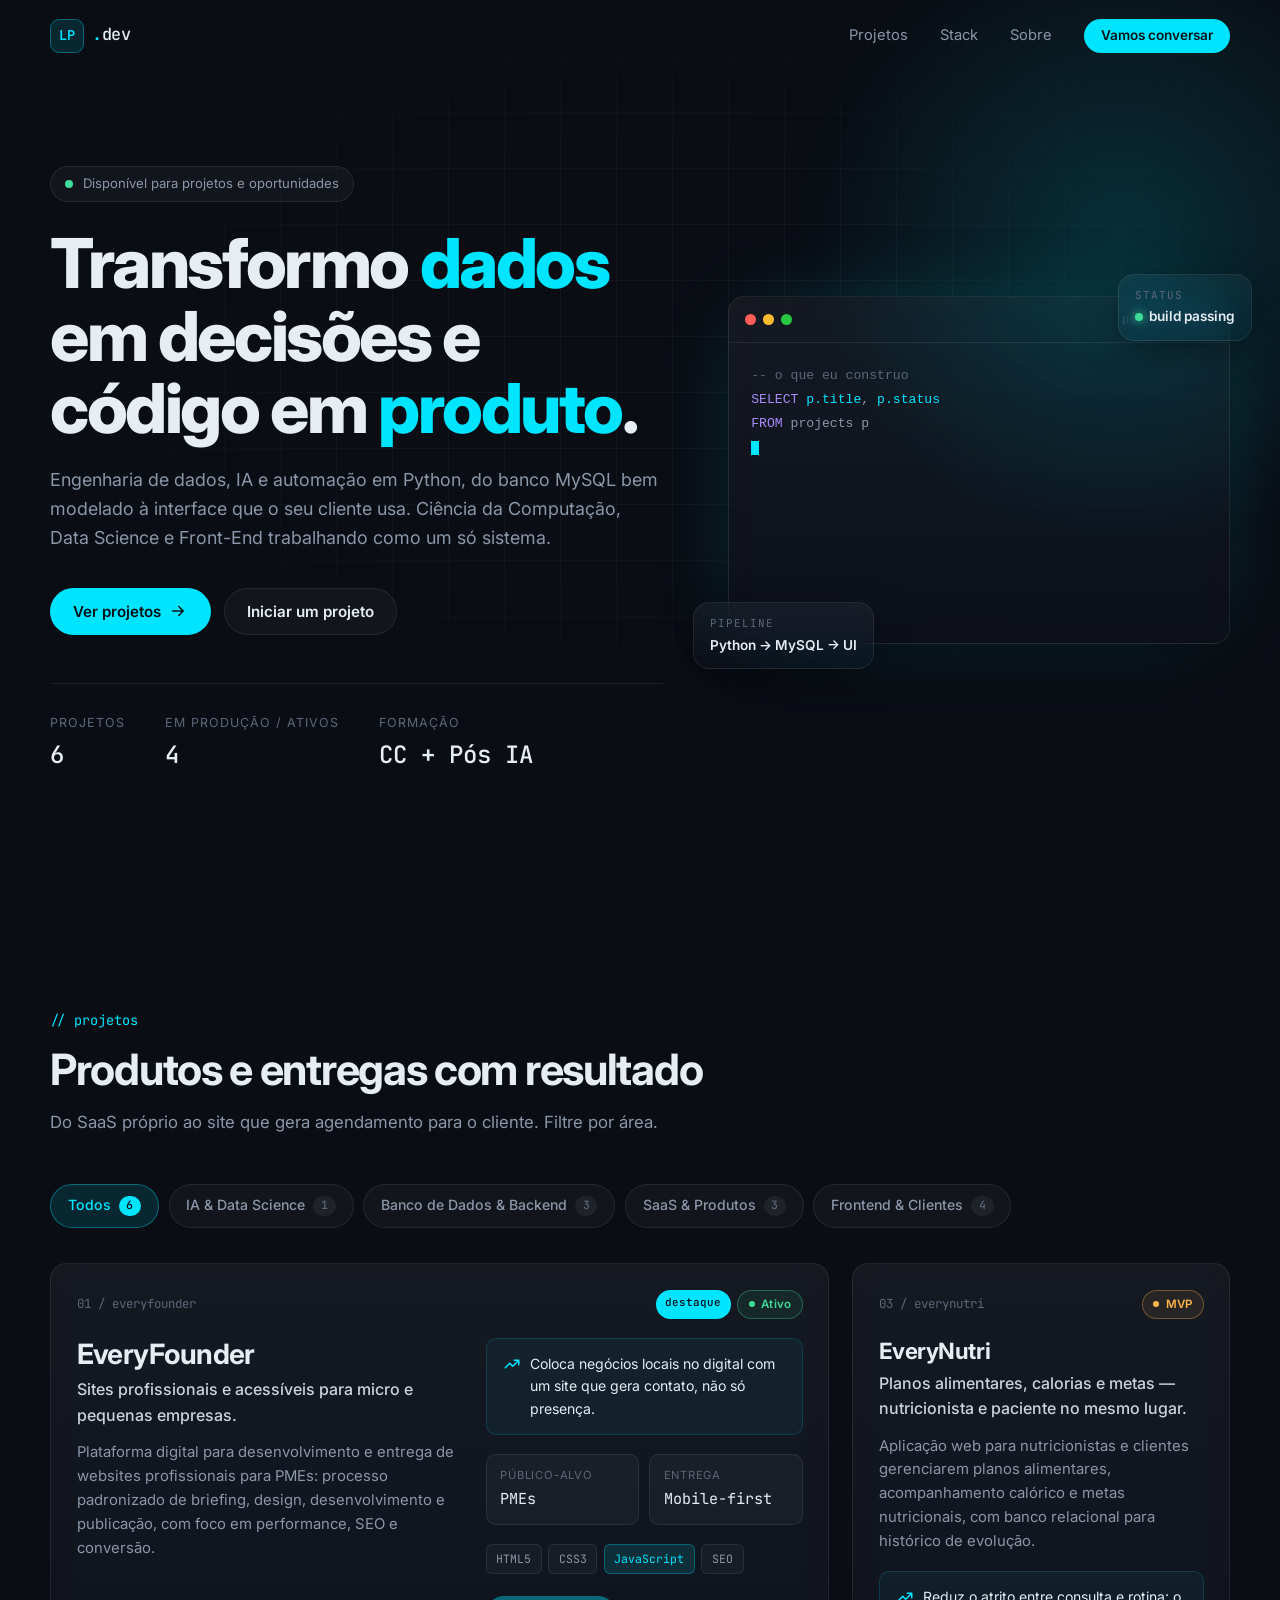
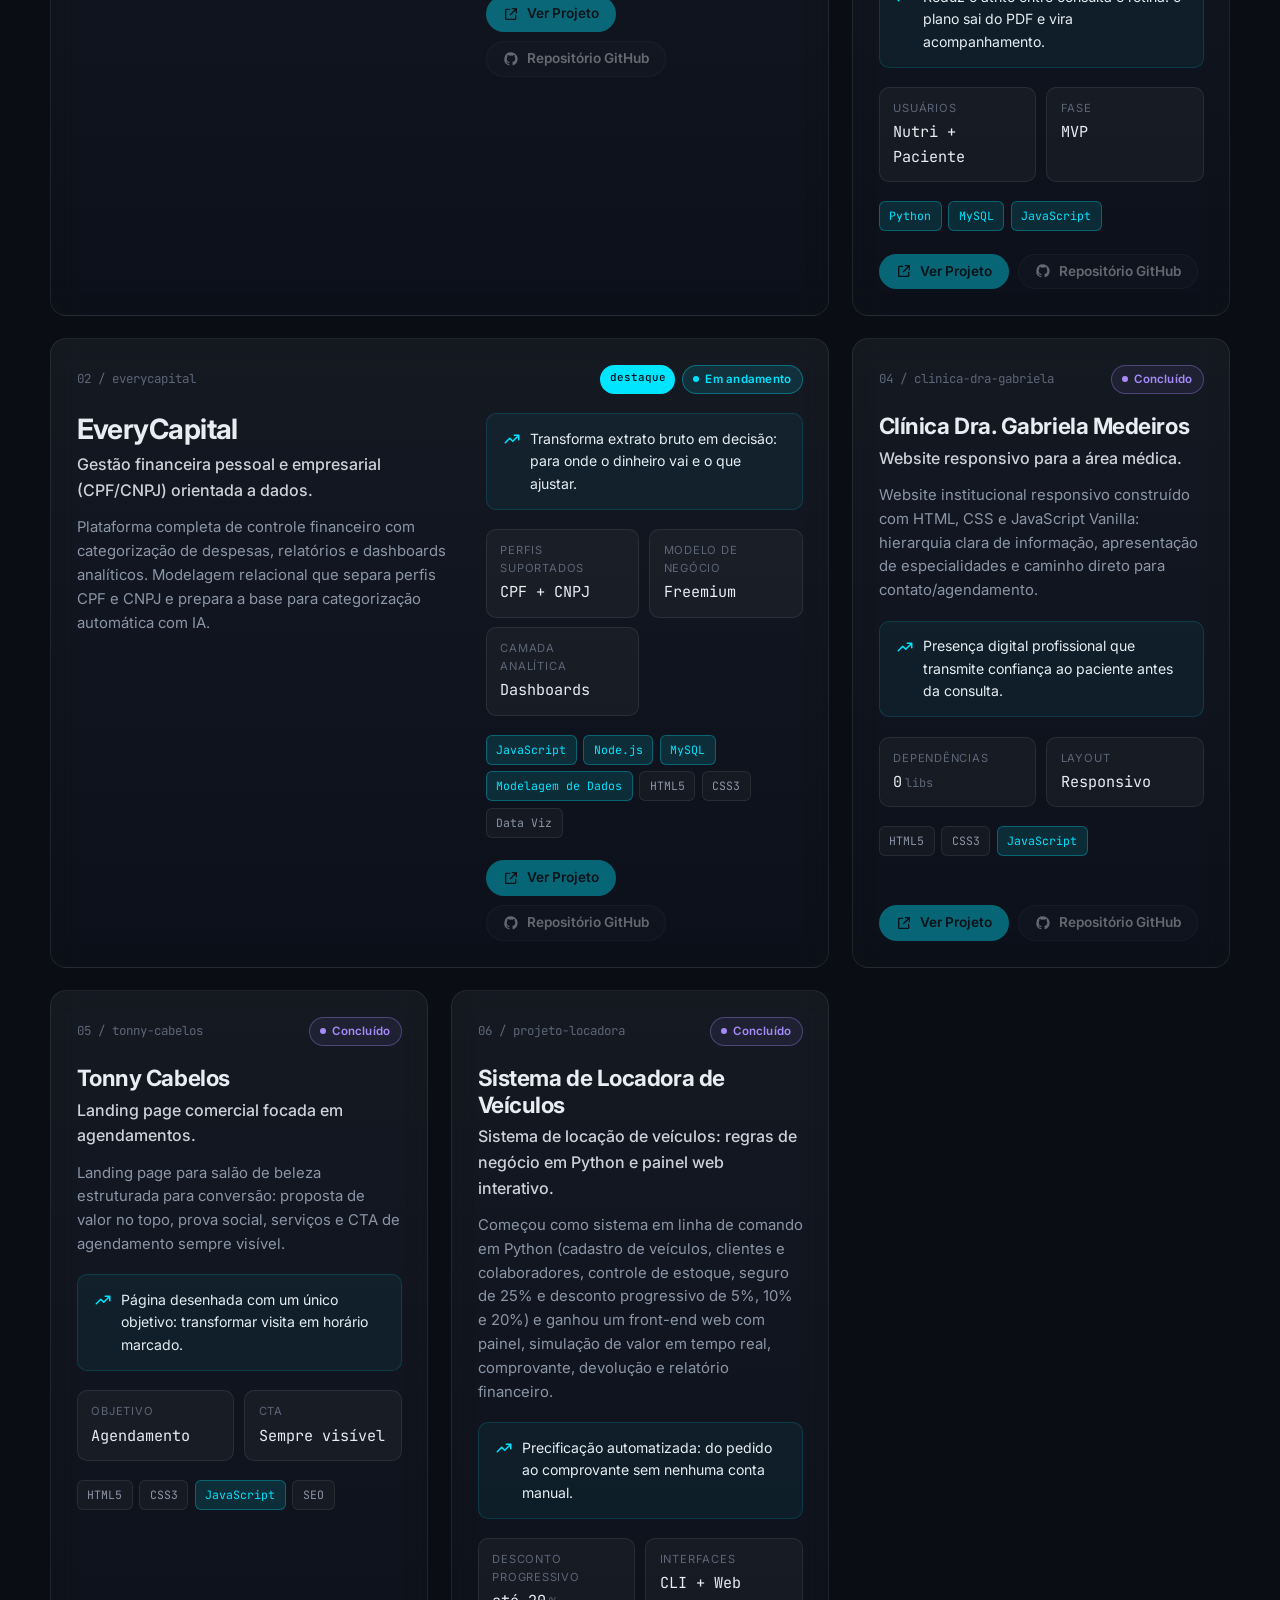
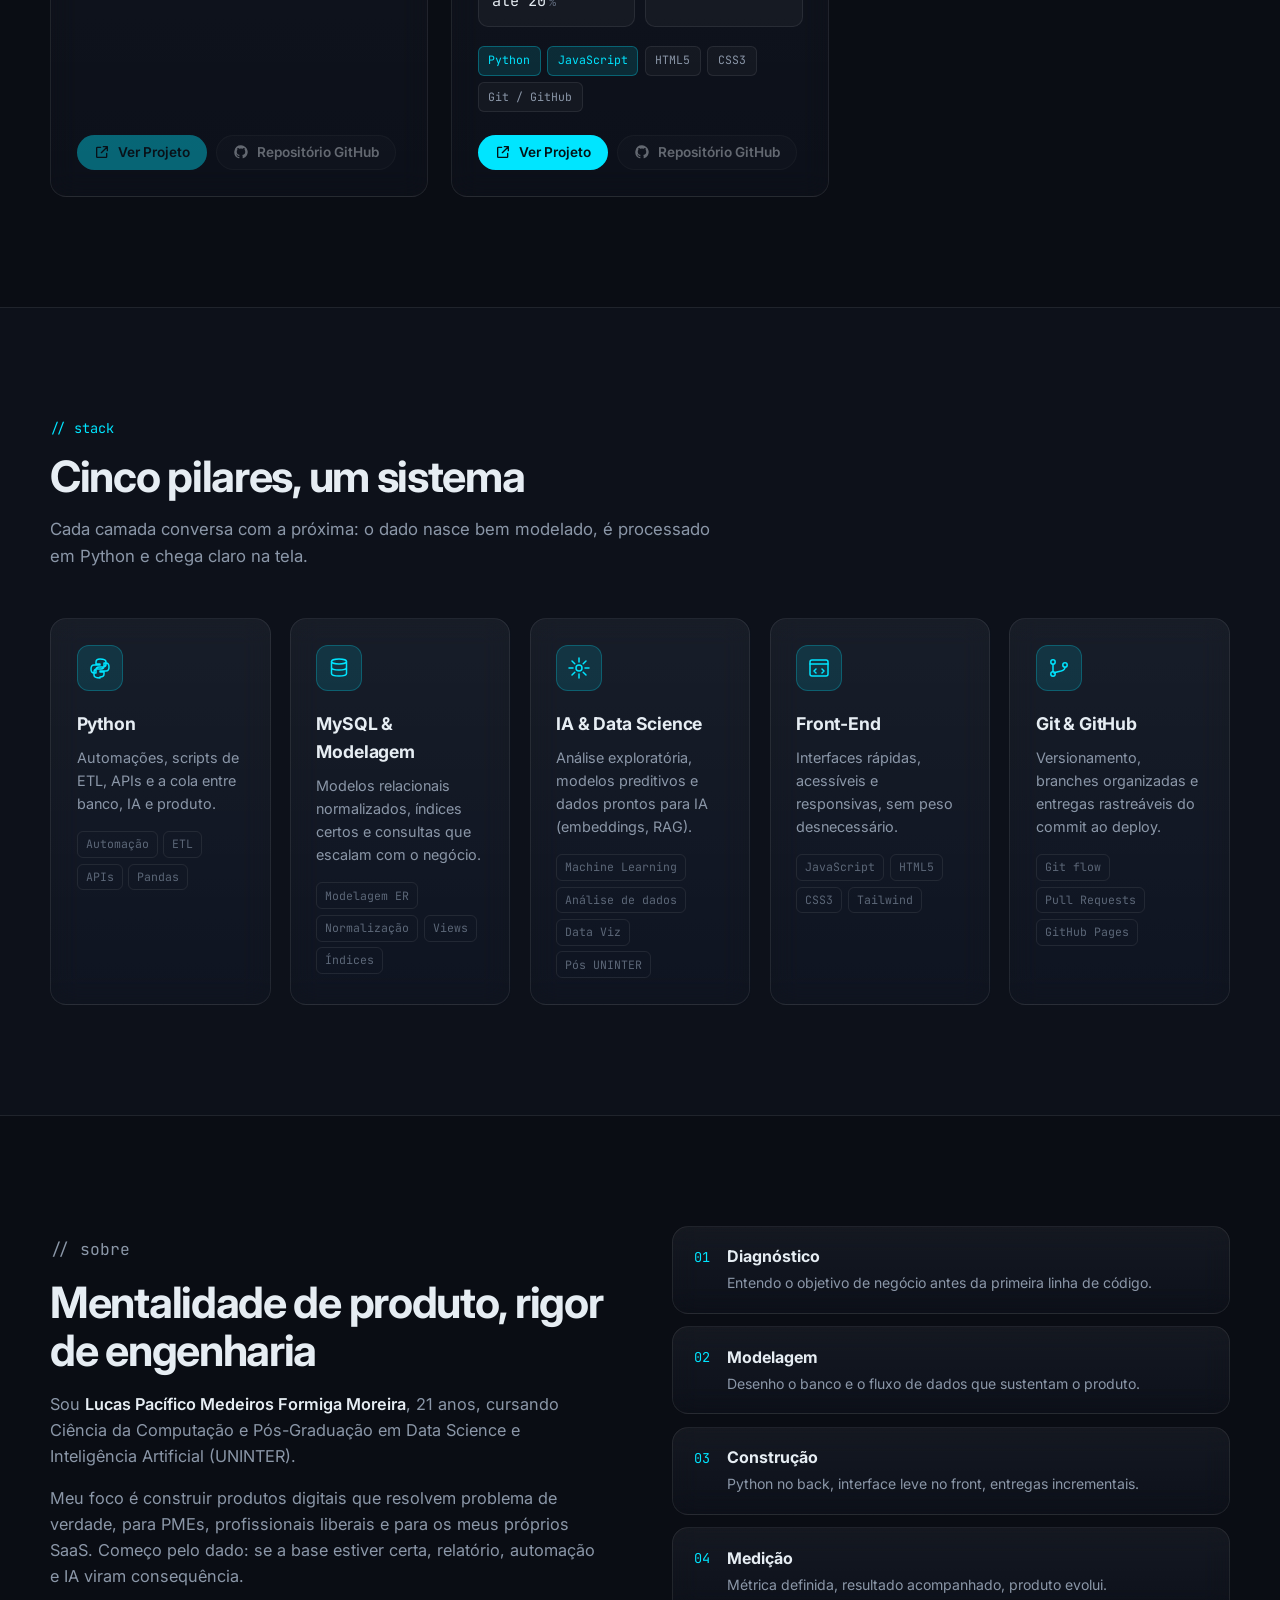
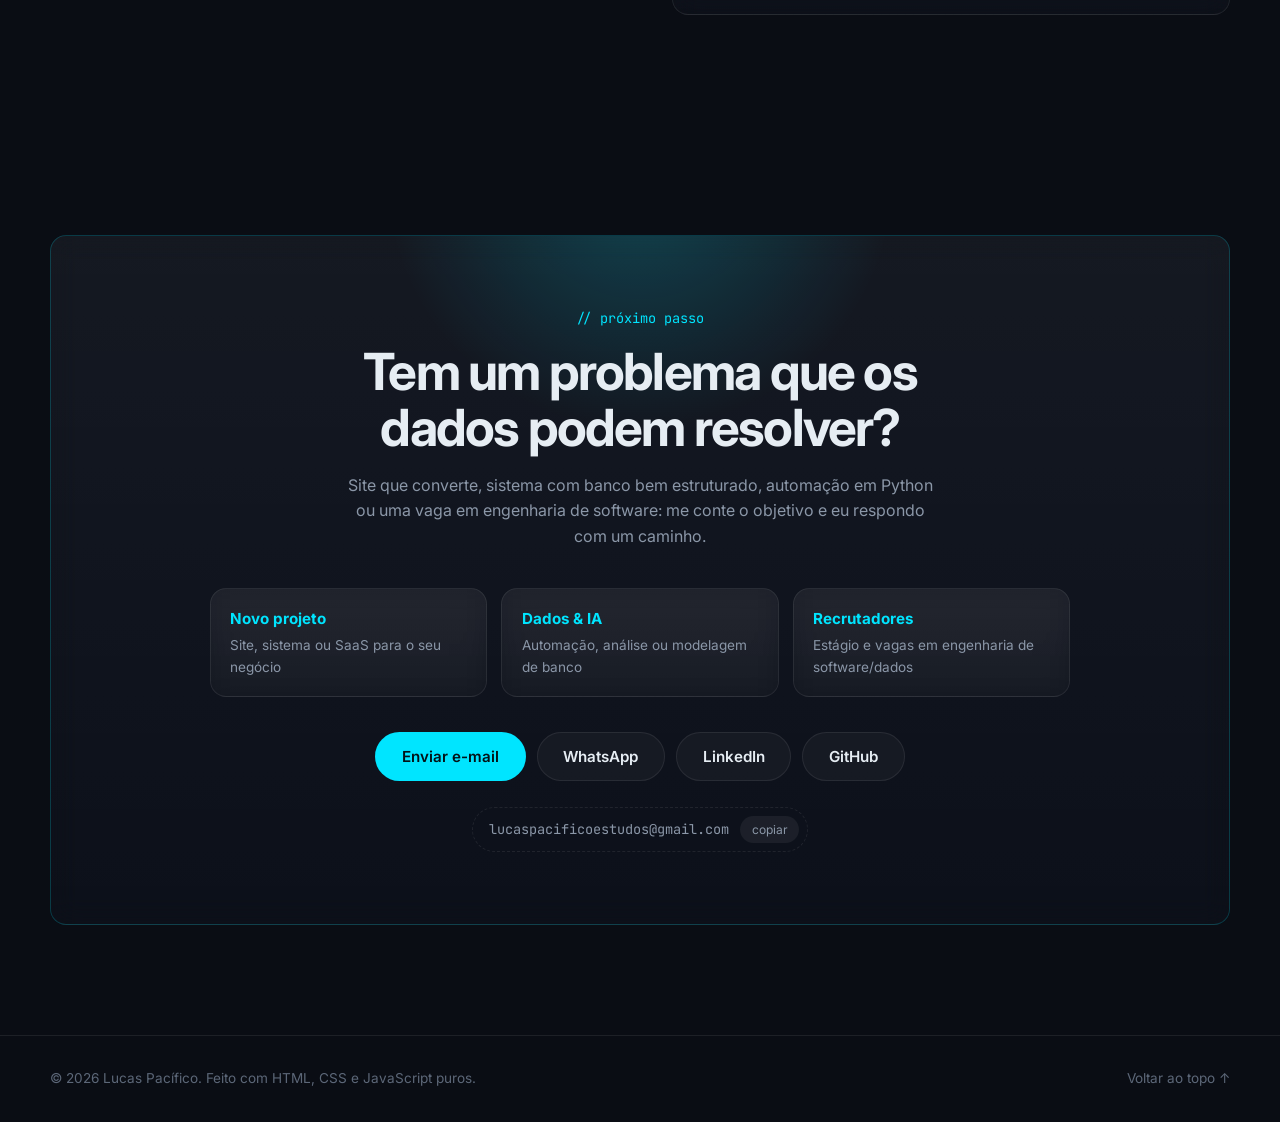
==== commit 542cc77a: "Adiciona WhatsApp" ====
--- a/index.html
+++ b/index.html
@@ -234,7 +234,7 @@
 
           <div class="cta__actions">
             <a href="mailto:lucaspacificoestudos@gmail.com" class="btn btn--primary btn--lg">Enviar e-mail</a>
-            <a href="https://wa.me/55SEUNUMERO" class="btn btn--ghost btn--lg" target="_blank" rel="noopener">WhatsApp</a>
+            <a href="https://wa.me/5583986306603?text=Ol%C3%A1%2C%20Lucas!%20Vi%20seu%20portf%C3%B3lio%20e%20gostaria%20de%20conversar." class="btn btn--ghost btn--lg" target="_blank" rel="noopener">WhatsApp</a>
             <a href="https://www.linkedin.com/in/lucas-pacifico/" class="btn btn--ghost btn--lg" target="_blank" rel="noopener">LinkedIn</a>
             <a href="https://github.com/LucasPacifico0" class="btn btn--ghost btn--lg" target="_blank" rel="noopener">GitHub</a>
           </div>
